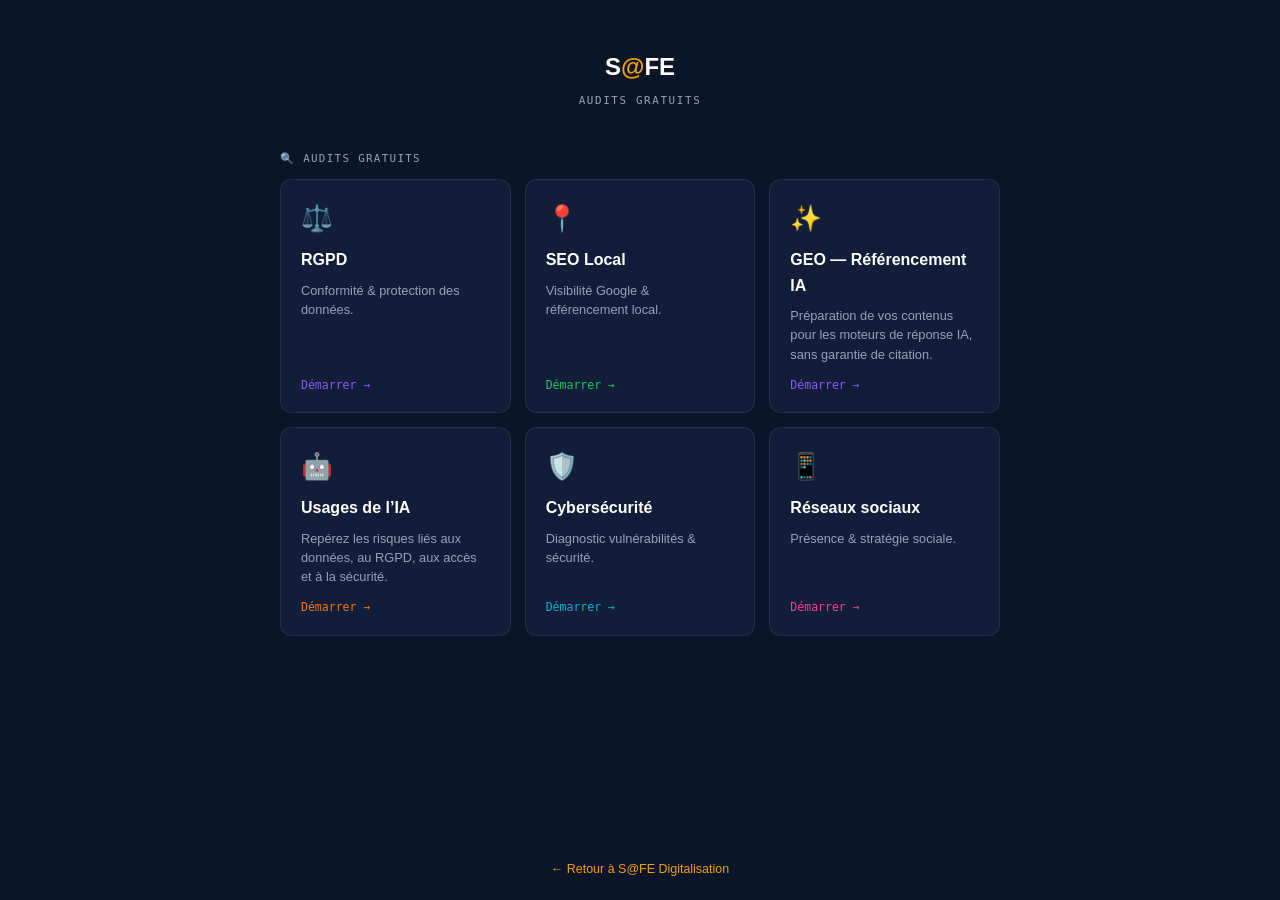
==== index.html @ 7643dd64 "init: extraction safe-audits depuis safe-crm Tunnel d'audits gratuits publics (RGPD, SEO, GEO, IA, c" ====
<!DOCTYPE html>
<html lang="fr">
<head>
<meta charset="UTF-8">
<meta http-equiv="Content-Security-Policy" content="default-src 'self' https:; script-src 'self' 'unsafe-inline' 'unsafe-eval' https:; style-src 'self' 'unsafe-inline' https:; img-src 'self' data: blob: https:; font-src 'self' data: https:; connect-src 'self' https: wss://*.supabase.co blob:; frame-ancestors 'none';">
<meta name="referrer" content="strict-origin-when-cross-origin">
<meta name="viewport" content="width=device-width, initial-scale=1.0">
<title>Audits gratuits RGPD, SEO, GEO, IA et cybersécurité | S@FE</title>
<meta name="description" content="Audits gratuits S@FE Digitalisation : RGPD, SEO local, visibilité dans les IA, maîtrise des usages de l'IA, cybersécurité et réseaux sociaux.">
<meta name="robots" content="index, follow">
<link rel="canonical" href="https://audits.safe-digitalisation.fr/">
<meta property="og:type" content="website">
<meta property="og:url" content="https://audits.safe-digitalisation.fr/">
<meta property="og:title" content="Audits gratuits S@FE — RGPD, SEO, GEO, IA, cybersécurité">
<meta property="og:description" content="Faites le point en quelques minutes : rapport immédiat et conseils personnalisés.">
<link rel="stylesheet" href="/core/design-system/tokens.css">
<link rel="stylesheet" href="/core/design-system/shared.css">
<style>
body { display: flex; flex-direction: column; min-height: 100vh; }
.hub-header { text-align: center; padding: 48px 20px 8px; }
.hub-brand { font-family: var(--ff-disp); font-weight: 900; font-size: 1.5rem; color: #fff; margin-bottom: 6px; }
.hub-brand b { color: var(--gold); }
.hub-sub { font-family: var(--ff-mono); font-size: .68rem; letter-spacing: .15em; text-transform: uppercase; color: var(--mut); }
.hub-wrap { flex: 1; max-width: 760px; margin: 0 auto; padding: 32px 20px 60px; width: 100%; }
.hub-section-title { font-family: var(--ff-mono); font-size: .68rem; letter-spacing: .12em; text-transform: uppercase; color: var(--mut); margin: 28px 0 12px; }
.hub-section-title:first-child { margin-top: 0; }
.hub-grid { display: grid; grid-template-columns: repeat(auto-fit, minmax(220px, 1fr)); gap: 14px; }
.hub-card { display: flex; flex-direction: column; gap: 8px; text-decoration: none; }
.hub-card-ico { font-size: 1.6rem; }
.hub-card-title { font-family: var(--ff-disp); font-weight: 700; color: #fff; font-size: 1rem; }
.hub-card-desc { font-size: .8rem; color: var(--mut); line-height: 1.5; flex: 1; }
.hub-card-cta { font-family: var(--ff-mono); font-size: .72rem; color: var(--accent-mod); margin-top: 4px; }
.hub-card:hover { border-color: var(--accent-mod); }
.hub-footer { text-align: center; padding: 20px; font-size: .78rem; color: var(--mut); }
.hub-footer a { color: var(--gold); }
</style>
</head>
<body>

<div class="hub-header">
  <div class="hub-brand">S<b>@</b>FE</div>
  <div class="hub-sub">Audits gratuits</div>
</div>

<div class="hub-wrap">
  <div class="hub-section-title">🔍 Audits gratuits</div>
  <div class="hub-grid">
    <a class="card hub-card" href="/core/audit/mission.html?m=rgpd" style="--accent-mod:#8b5cf6">
      <span class="hub-card-ico">⚖️</span>
      <span class="hub-card-title">RGPD</span>
      <span class="hub-card-desc">Conformité & protection des données.</span>
      <span class="hub-card-cta">Démarrer →</span>
    </a>
    <a class="card hub-card" href="/core/audit/mission.html?m=seo" style="--accent-mod:#22c55e">
      <span class="hub-card-ico">📍</span>
      <span class="hub-card-title">SEO Local</span>
      <span class="hub-card-desc">Visibilité Google & référencement local.</span>
      <span class="hub-card-cta">Démarrer →</span>
    </a>
    <a class="card hub-card" href="/core/audit/mission.html?m=geo" style="--accent-mod:#8b5cf6">
      <span class="hub-card-ico">✨</span>
      <span class="hub-card-title">GEO — Référencement IA</span>
      <span class="hub-card-desc">Préparation de vos contenus pour les moteurs de réponse IA, sans garantie de citation.</span>
      <span class="hub-card-cta">Démarrer →</span>
    </a>
    <a class="card hub-card" href="/core/audit/mission.html?m=ia" style="--accent-mod:#f97316">
      <span class="hub-card-ico">🤖</span>
      <span class="hub-card-title">Usages de l’IA</span>
      <span class="hub-card-desc">Repérez les risques liés aux données, au RGPD, aux accès et à la sécurité.</span>
      <span class="hub-card-cta">Démarrer →</span>
    </a>
    <a class="card hub-card" href="/core/audit/mission.html?m=cyber" style="--accent-mod:#06b6d4">
      <span class="hub-card-ico">🛡️</span>
      <span class="hub-card-title">Cybersécurité</span>
      <span class="hub-card-desc">Diagnostic vulnérabilités & sécurité.</span>
      <span class="hub-card-cta">Démarrer →</span>
    </a>
    <a class="card hub-card" href="/core/audit/mission.html?m=social" style="--accent-mod:#ec4899">
      <span class="hub-card-ico">📱</span>
      <span class="hub-card-title">Réseaux sociaux</span>
      <span class="hub-card-desc">Présence & stratégie sociale.</span>
      <span class="hub-card-cta">Démarrer →</span>
    </a>
  </div>
</div>

<div class="hub-footer">
  <a href="https://www.safe-digitalisation.fr/">← Retour à S@FE Digitalisation</a>
</div>

</body>
</html>
---- core/design-system/tokens.css ----
/* =========================================================
   S@FE — Design tokens partagés (clair / sombre)
   =========================================================
   Source unique des variables de couleur pour toutes les apps
   (crm-core, safe-rgpd, safe-media, safe-vente, safe-paiement).

   Thème sombre = valeurs historiques de assets/css/base.css,
   inchangées (comportement par défaut préservé). Thème clair =
   nouvelle variante épurée, activée via [data-theme="light"] sur
   <html> (voir core/design-system/theme-toggle.js).

   À charger avant tout autre CSS de l'app (base.css, style.css,
   shared.css, *-clients.css...).
   ========================================================= */

:root,
:root[data-theme="dark"] {
  --navy:       #0a1628;
  --navy-mid:   #142240;
  --panel:      #142240;
  --line:       rgba(255,255,255,.08);
  --txt:        #ffffff;
  --mut:        #94a3b8;
  --mut-2:      #cbd5e1;
  --accent:     #3b82f6;
  --accent-2:   #2563eb;
  --gold:       #f59e0b;
  --gold-light: #fbbf24;
  --alert:      #ff4d5e;
  --ok:         #22c55e;
  --r:          14px;
  --ff-disp:    'Sora', sans-serif;
  --ff-body:    'IBM Plex Sans', sans-serif;
  --ff-mono:    'IBM Plex Mono', monospace;

  --field-bg:   rgba(255,255,255,.03);
  --surface-2:  rgba(255,255,255,.03);
  color-scheme: dark;
}

:root[data-theme="light"] {
  --navy:       #f8fafc;
  --navy-mid:   #ffffff;
  --panel:      #ffffff;
  --line:       rgba(15,23,42,.10);
  --txt:        #0f172a;
  --mut:        #64748b;
  --mut-2:      #334155;
  --accent:     #2563eb;
  --accent-2:   #1d4ed8;
  --gold:       #d97706;
  --gold-light: #f59e0b;
  --alert:      #dc2626;
  --ok:         #16a34a;
  --r:          14px;
  --ff-disp:    'Sora', sans-serif;
  --ff-body:    'IBM Plex Sans', sans-serif;
  --ff-mono:    'IBM Plex Mono', monospace;

  --field-bg:   rgba(15,23,42,.03);
  --surface-2:  rgba(15,23,42,.03);
  color-scheme: light;
}

/* Les composants qui utilisaient jusqu'ici "#fff" en dur pour le texte
   doivent migrer vers var(--txt) au fil de l'eau pour bénéficier du
   thème clair — non fait de manière exhaustive dans cette passe. */
---- core/design-system/shared.css ----
/* ============================================================
   S@FE Work — Design system partagé v1.0
   Usage : @import '../shared.css'; en première ligne de chaque module CSS
   Surcharger les 4 variables --accent-* pour l'identité du module
   ============================================================ */

@import url('https://fonts.googleapis.com/css2?family=Sora:wght@400;600;700;800&family=IBM+Plex+Sans:wght@400;500;600&family=IBM+Plex+Mono:wght@400;500;600&display=swap');

/* ── TOKENS ────────────────────────────────────────────────── */
:root {
  --navy:#0a1628;    --navy-mid:#142240;
  --line:rgba(255,255,255,.08);  --line2:rgba(255,255,255,.12);
  --mut:#94a3b8;     --mut-2:#cbd5e1;
  --gold:#f59e0b;    --gold-lt:#fbbf24;
  --ok:#22c55e;      --ok-bg:rgba(34,197,94,.1);     --ok-bd:rgba(34,197,94,.3);
  --warn:#f59e0b;    --warn-bg:rgba(245,158,11,.1);  --warn-bd:rgba(245,158,11,.3);
  --alert:#ff4d5e;   --alert-bg:rgba(255,77,94,.1);  --alert-bd:rgba(255,77,94,.3);
  --r:12px;  --r-sm:8px;
  --ff-disp:'Sora',sans-serif;
  --ff-body:'IBM Plex Sans',sans-serif;
  --ff-mono:'IBM Plex Mono',monospace;

  /* Accent module — override dans chaque module CSS */
  --accent-mod:#3b82f6;
  --accent-mod-dark:#1d4ed8;
  --accent-mod-bg:rgba(59,130,246,.08);
  --accent-mod-bd:rgba(59,130,246,.25);
}

/* ── RESET ──────────────────────────────────────────────────── */
*, *::before, *::after { box-sizing: border-box; margin: 0; padding: 0; }
html { height: 100%; }
body {
  font-family: var(--ff-body);
  background: var(--navy);
  color: var(--mut-2);
  font-size: 14px;
  line-height: 1.6;
  -webkit-font-smoothing: antialiased;
}
a { color: inherit; text-decoration: none; }
h1,h2,h3,h4 { font-family: var(--ff-disp); color: #fff; letter-spacing: -.02em; }

/* ── HELPERS ────────────────────────────────────────────────── */
.grid-2 { display: grid; grid-template-columns: 1fr 1fr; gap: 12px; }
.grid-3 { display: grid; grid-template-columns: 1fr 1fr 1fr; gap: 10px; }

/* ── VIEW HEADER ─────────────────────────────────────────────── */
.view-header  { margin-bottom: 18px; }
.view-title   { font-family: var(--ff-disp); font-size: 1.1rem; font-weight: 800; color: #fff; margin-bottom: 3px; }
.view-subtitle{ font-size: .78rem; color: var(--mut); font-family: var(--ff-mono); }
.eyebrow      { font-family: var(--ff-mono); font-size: .62rem; letter-spacing: .15em; color: var(--accent-mod); text-transform: uppercase; display: block; margin-bottom: 4px; }

/* ── CARDS ──────────────────────────────────────────────────── */
.card         { background: rgba(20,34,64,.7); border: 1px solid var(--line); border-radius: var(--r); padding: 18px 20px; }
.card-header  { display: flex; align-items: center; justify-content: space-between; margin-bottom: 14px; gap: 8px; flex-wrap: wrap; }
.card-title   { font-family: var(--ff-mono); font-size: .72rem; color: var(--mut); text-transform: uppercase; letter-spacing: .1em; }

/* ── STATS ──────────────────────────────────────────────────── */
.stats-row { display: grid; grid-template-columns: repeat(auto-fit, minmax(140px,1fr)); gap: 12px; margin-bottom: 18px; }
.stat-card { background: rgba(20,34,64,.7); border: 1px solid var(--line); border-radius: var(--r); padding: 16px 18px; }
.stat-val  { font-family: var(--ff-disp); font-size: 1.8rem; font-weight: 800; color: #fff; line-height: 1; }
.stat-lbl  { font-size: .74rem; color: var(--mut); margin-top: 3px; }

/* ── SCORE ──────────────────────────────────────────────────── */
.score-bar-wrap { height: 6px; background: rgba(255,255,255,.08); border-radius: 3px; overflow: hidden; margin: 6px 0; }
.score-bar      { height: 100%; border-radius: 3px; transition: width .5s ease; }
.score-badge    { display: inline-flex; align-items: center; gap: 6px; padding: 3px 10px; border-radius: 20px; font-family: var(--ff-mono); font-size: .72rem; font-weight: 700; }
.score-ok    { background: var(--ok-bg);    color: var(--ok);    border: 1px solid var(--ok-bd); }
.score-warn  { background: var(--warn-bg);  color: var(--warn);  border: 1px solid var(--warn-bd); }
.score-alert { background: var(--alert-bg); color: var(--alert); border: 1px solid var(--alert-bd); }

/* ── BUTTONS ─────────────────────────────────────────────────── */
.btn {
  font-family: var(--ff-disp); font-weight: 700; font-size: .83rem;
  padding: 8px 18px; border-radius: 10px; cursor: pointer;
  border: 1px solid transparent; transition: .15s;
  display: inline-flex; align-items: center; gap: 6px;
}
.btn-pri {
  background: linear-gradient(135deg, var(--accent-mod-dark), var(--accent-mod));
  color: #fff;
  box-shadow: 0 4px 14px var(--accent-mod-bg);
}
.btn-pri:hover { transform: translateY(-1px); }
.btn-ghost  { background: transparent; color: var(--mut); border-color: var(--line); }
.btn-ghost:hover { color: #fff; border-color: rgba(255,255,255,.2); }
.btn-danger { background: var(--alert-bg); color: var(--alert); border-color: var(--alert-bd); }
.btn-danger:hover { background: rgba(255,77,94,.2); }
.btn-ok     { background: var(--ok-bg); color: var(--ok); border-color: var(--ok-bd); }
.btn-sm     { padding: 5px 12px; font-size: .74rem; border-radius: 8px; }
.btn:disabled { opacity: .4; cursor: not-allowed; transform: none !important; }

/* ── BADGES ─────────────────────────────────────────────────── */
.badge       { display: inline-flex; align-items: center; padding: 2px 8px; border-radius: 20px; font-size: .68rem; font-weight: 700; font-family: var(--ff-mono); white-space: nowrap; }
.badge-ok    { background: var(--ok-bg);    color: var(--ok);    border: 1px solid var(--ok-bd); }
.badge-warn  { background: var(--warn-bg);  color: var(--warn);  border: 1px solid var(--warn-bd); }
.badge-alert { background: var(--alert-bg); color: var(--alert); border: 1px solid var(--alert-bd); }
.badge-blue  { background: rgba(59,130,246,.12); color: #93c5fd; border: 1px solid rgba(59,130,246,.3); }
.badge-gray  { background: rgba(148,163,184,.1);  color: var(--mut); border: 1px solid var(--line); }
.badge-mod   { background: var(--accent-mod-bg); color: var(--accent-mod); border: 1px solid var(--accent-mod-bd); }

/* ── FORMS ──────────────────────────────────────────────────── */
.form-group, .field { display: flex; flex-direction: column; gap: 4px; margin-bottom: 12px; }
.form-label, .field > label {
  font-size: .7rem; font-weight: 700; letter-spacing: .08em;
  text-transform: uppercase; color: var(--mut); font-family: var(--ff-mono);
}
.form-input, .form-select, .form-textarea,
input:not([type=checkbox]):not([type=radio]):not([type=range]),
select, textarea {
  width: 100%; background: rgba(255,255,255,.04);
  border: 1px solid var(--line); border-radius: var(--r-sm);
  color: #fff; font-family: var(--ff-body); font-size: .84rem;
  padding: 8px 12px; outline: none; transition: border-color .15s;
}
.form-input:focus, .form-select:focus, .form-textarea:focus,
input:focus, select:focus, textarea:focus { border-color: var(--accent-mod); }
select option, .form-select option { background: var(--navy-mid); color: var(--mut-2); }
.form-textarea, textarea { resize: vertical; min-height: 80px; line-height: 1.5; }
input[type=checkbox], input[type=radio] { width: auto; cursor: pointer; }

/* ── TABLE ──────────────────────────────────────────────────── */
.tbl-wrap { overflow-x: auto; border-radius: var(--r); border: 1px solid var(--line); }
table     { width: 100%; border-collapse: collapse; font-size: .82rem; }
th {
  background: rgba(15,29,53,.9); color: var(--mut); font-family: var(--ff-mono);
  font-size: .65rem; letter-spacing: .1em; text-transform: uppercase;
  padding: 9px 13px; text-align: left; border-bottom: 1px solid var(--line);
}
td { padding: 10px 13px; border-bottom: 1px solid rgba(255,255,255,.035); color: var(--mut-2); vertical-align: middle; }
tr:last-child td { border-bottom: none; }
tr:hover td { background: rgba(255,255,255,.02); }

/* ── MODAL ──────────────────────────────────────────────────── */
.modal-overlay {
  display: none; position: fixed; inset: 0; z-index: 200;
  background: rgba(0,0,0,.7); backdrop-filter: blur(4px);
  align-items: center; justify-content: center; padding: 20px;
}
.modal-overlay.open { display: flex; }
.modal-box {
  background: var(--navy-mid); border: 1px solid var(--line);
  border-radius: 16px; width: min(580px,96vw); max-height: 90vh;
  overflow-y: auto; display: flex; flex-direction: column;
}
.modal-head, .modal-header {
  display: flex; align-items: center; justify-content: space-between;
  padding: 16px 20px; border-bottom: 1px solid var(--line); flex-shrink: 0;
}
.modal-title { font-family: var(--ff-disp); font-size: 1rem; font-weight: 800; color: #fff; }
.modal-close {
  background: none; border: none; color: var(--mut); font-size: 1.2rem;
  cursor: pointer; padding: 4px 8px; border-radius: 6px; transition: .15s; line-height: 1;
}
.modal-close:hover { color: #fff; background: rgba(255,255,255,.08); }
.modal-body { padding: 18px 20px; flex: 1; overflow-y: auto; }
.modal-foot, .modal-actions {
  display: flex; gap: 8px; justify-content: flex-end;
  padding: 14px 20px; border-top: 1px solid var(--line); flex-shrink: 0;
}

/* ── SIDEBAR CONTACTS ───────────────────────────────────────── */
.sidebar-search-wrap { padding: 10px 12px; border-bottom: 1px solid var(--line); }
.sidebar-search {
  width: 100%; background: rgba(255,255,255,.05);
  border: 1px solid var(--line); border-radius: var(--r-sm);
  color: #fff; font-family: var(--ff-body); font-size: .8rem;
  padding: 6px 10px; outline: none; transition: border-color .15s;
}
.sidebar-search:focus { border-color: var(--accent-mod); }
.sidebar-contact-list { flex: 1; overflow-y: auto; padding: 6px 0; }
.sidebar-contact-item {
  display: flex; align-items: center; gap: 8px;
  padding: 8px 12px; cursor: pointer; transition: .12s;
  font-size: .82rem; color: var(--mut-2);
  border: 1px solid transparent; border-radius: var(--r-sm); margin: 1px 8px;
}
.sidebar-contact-item:hover { background: rgba(255,255,255,.04); color: #fff; }
.sidebar-contact-item.active {
  background: var(--accent-mod-bg);
  border-color: var(--accent-mod-bd);
  color: #fff;
}

/* ── SUBNAV CLIENT ──────────────────────────────────────────── */
.subnav-client      { padding: 10px 14px 14px; border-bottom: 1px solid var(--line); margin-bottom: 10px; }
.subnav-client-name { font-size: .82rem; font-weight: 700; color: #fff; margin-bottom: 4px; white-space: nowrap; overflow: hidden; text-overflow: ellipsis; }
.subnav-score       { font-family: var(--ff-mono); font-size: 1.3rem; font-weight: 800; color: var(--accent-mod); }
.subnav-menu        { list-style: none; padding: 0 8px; }
.subnav-item {
  display: flex; align-items: center; gap: 8px;
  padding: 8px 10px; border-radius: var(--r-sm);
  cursor: pointer; font-size: .81rem; color: var(--mut-2);
  transition: .12s; border: 1px solid transparent; white-space: nowrap;
}
.subnav-item:hover { background: rgba(255,255,255,.05); color: #fff; }
.subnav-item.active { background: var(--accent-mod-bg); border-color: var(--accent-mod-bd); color: #fff; font-weight: 600; }

/* ── ITEM ROWS ──────────────────────────────────────────────── */
.item-list    { display: flex; flex-direction: column; gap: 8px; }
.item-row     {
  display: flex; align-items: center; gap: 10px;
  padding: 12px 16px; background: rgba(20,34,64,.7);
  border: 1px solid var(--line); border-radius: var(--r);
  cursor: pointer; transition: .13s;
}
.item-row:hover { border-color: rgba(255,255,255,.15); background: rgba(255,255,255,.04); }
.item-row-info { flex: 1; min-width: 0; }
.item-row-name { font-weight: 600; font-size: .9rem; color: #fff; white-space: nowrap; overflow: hidden; text-overflow: ellipsis; }
.item-row-meta { font-size: .74rem; color: var(--mut); font-family: var(--ff-mono); margin-top: 2px; }

/* ── FILTER ROW ─────────────────────────────────────────────── */
.filter-row { display: flex; gap: 5px; flex-wrap: wrap; margin-bottom: 12px; }
.filter-btn {
  background: rgba(255,255,255,.04); border: 1px solid var(--line); color: var(--mut);
  padding: 4px 11px; border-radius: 8px; cursor: pointer; font-size: .73rem; transition: .12s;
  display: inline-flex; align-items: center; gap: 5px;
}
.filter-btn:hover { color: #fff; border-color: rgba(255,255,255,.2); }
.filter-btn.active { background: var(--accent-mod-bg); border-color: var(--accent-mod-bd); color: var(--accent-mod); }

/* ── CHECKLIST / STATUS SELECT ──────────────────────────────── */
.checklist-cat      { margin-bottom: 20px; }
.checklist-cat-head {
  display: flex; align-items: center; justify-content: space-between;
  padding: 10px 14px; border-radius: var(--r-sm); margin-bottom: 8px;
  background: var(--accent-mod-bg); border: 1px solid var(--accent-mod-bd);
}
.checklist-cat-label { font-weight: 700; font-size: .88rem; color: #fff; display: flex; align-items: center; gap: 8px; }
.checklist-cat-score { font-family: var(--ff-mono); font-size: .78rem; font-weight: 700; }
.checklist-items     { display: flex; flex-direction: column; gap: 6px; }
.checklist-item {
  display: flex; align-items: center; gap: 10px;
  padding: 10px 14px; background: rgba(255,255,255,.02);
  border: 1px solid var(--line); border-radius: var(--r-sm); transition: .15s;
}
.checklist-item:hover { background: rgba(255,255,255,.04); }
.checklist-item-label  { flex: 1; font-size: .83rem; color: var(--mut-2); }
.checklist-notes-input {
  width: 140px; font-size: .74rem; font-family: var(--ff-mono);
  background: rgba(255,255,255,.04); border: 1px solid var(--line);
  border-radius: 6px; padding: 4px 8px; color: var(--mut-2); outline: none; width: auto;
}
.checklist-notes-input:focus { border-color: var(--accent-mod); }
.status-select {
  font-family: var(--ff-mono); font-size: .72rem; font-weight: 700;
  padding: 3px 8px; border-radius: 6px; border: 1px solid var(--line);
  background: rgba(255,255,255,.06); color: var(--mut-2); cursor: pointer; outline: none;
  width: auto;
}
.status-select.conforme     { border-color: rgba(34,197,94,.4);  color: var(--ok);    background: rgba(34,197,94,.08); }
.status-select.partiel      { border-color: rgba(245,158,11,.4); color: var(--warn);  background: rgba(245,158,11,.08); }
.status-select.non_conforme { border-color: rgba(255,77,94,.4);  color: var(--alert); background: rgba(255,77,94,.08); }
.status-select.na           { border-color: var(--line); color: var(--mut); opacity: .6; }

/* ── LOADER / SPINNER ───────────────────────────────────────── */
.loader  { display: flex; align-items: center; gap: 10px; padding: 40px 0; color: var(--mut); font-size: .85rem; }
.spinner { width: 16px; height: 16px; border: 2px solid var(--line); border-top-color: var(--accent-mod); border-radius: 50%; animation: safe-spin .7s linear infinite; flex-shrink: 0; }
@keyframes safe-spin { to { transform: rotate(360deg); } }

/* ── EMPTY STATE ────────────────────────────────────────────── */
.empty-state     { text-align: center; padding: 48px 20px; color: var(--mut); }
.empty-state .ico{ font-size: 2.2rem; margin-bottom: 10px; opacity: .4; }
.empty-state p   { font-size: .85rem; }

/* ── TOAST BASE ─────────────────────────────────────────────── */
.safe-toast {
  position: fixed; bottom: 22px; right: 22px; z-index: 9999;
  padding: 10px 18px; border-radius: 10px;
  font-size: .82rem; font-weight: 600; font-family: var(--ff-mono);
  transform: translateY(20px); opacity: 0; transition: .25s; pointer-events: none;
  background: var(--ok-bg); border: 1px solid var(--ok-bd); color: var(--ok);
}
.safe-toast.show { transform: translateY(0); opacity: 1; }
.safe-toast.err  { background: var(--alert-bg); border-color: var(--alert-bd); color: var(--alert); }
.safe-toast.warn { background: var(--warn-bg);  border-color: var(--warn-bd);  color: var(--warn); }

/* ── KANBAN ─────────────────────────────────────────────────── */
.kanban-board    { display: flex; gap: 14px; overflow-x: auto; padding-bottom: 12px; align-items: flex-start; }
.kanban-col      { flex-shrink: 0; width: 240px; background: rgba(20,34,64,.5); border: 1px solid var(--line); border-radius: var(--r); display: flex; flex-direction: column; }
.kanban-col-head { padding: 10px 14px; border-bottom: 1px solid var(--line); display: flex; align-items: center; justify-content: space-between; }
.kanban-col-label{ font-family: var(--ff-mono); font-size: .68rem; letter-spacing: .12em; text-transform: uppercase; color: var(--mut-2); font-weight: 700; }
.kanban-col-count{ font-family: var(--ff-mono); font-size: .65rem; background: rgba(255,255,255,.07); padding: 1px 7px; border-radius: 10px; color: var(--mut); }
.kanban-cards    { padding: 8px; display: flex; flex-direction: column; gap: 7px; min-height: 60px; }
.kanban-card {
  background: rgba(255,255,255,.03); border: 1px solid var(--line);
  border-radius: var(--r-sm); padding: 10px 12px; cursor: grab;
  transition: border-color .15s, box-shadow .15s;
}
.kanban-card:hover { border-color: rgba(255,255,255,.15); box-shadow: 0 4px 12px rgba(0,0,0,.3); }
.kanban-card.dragging { opacity: .45; cursor: grabbing; }
.kanban-card.drag-over { border-color: var(--accent-mod); box-shadow: 0 0 0 1px var(--accent-mod); }
.kanban-col.drop-target { border-color: var(--accent-mod-bd); background: var(--accent-mod-bg); }
.kanban-card-title { font-size: .82rem; font-weight: 600; color: #fff; margin-bottom: 5px; }
.kanban-card-meta  { font-size: .71rem; color: var(--mut); font-family: var(--ff-mono); display: flex; gap: 8px; flex-wrap: wrap; }
.kanban-add-card   { margin: 0 8px 8px; padding: 6px; border-radius: var(--r-sm); border: 1px dashed var(--line); background: none; color: var(--mut); font-size: .75rem; cursor: pointer; transition: .15s; width: calc(100% - 16px); text-align: left; }
.kanban-add-card:hover { border-color: var(--accent-mod); color: var(--accent-mod); }

/* ── TIMELINE ───────────────────────────────────────────────── */
.timeline-wrap      { overflow-x: auto; }
.timeline-grid      { display: grid; gap: 0; min-width: 700px; }
.timeline-row       { display: flex; align-items: center; border-bottom: 1px solid var(--line); min-height: 48px; }
.timeline-row:last-child { border-bottom: none; }
.timeline-row-label { width: 180px; flex-shrink: 0; font-size: .8rem; color: var(--mut-2); padding: 8px 14px; white-space: nowrap; overflow: hidden; text-overflow: ellipsis; }
.timeline-row-label strong { display: block; color: #fff; font-size: .82rem; }
.timeline-area      { flex: 1; position: relative; height: 48px; }
.timeline-bar {
  position: absolute; top: 50%; transform: translateY(-50%);
  height: 20px; border-radius: 4px; cursor: pointer;
  background: var(--accent-mod-bg); border: 1px solid var(--accent-mod-bd);
  display: flex; align-items: center; padding: 0 8px;
  font-size: .68rem; font-family: var(--ff-mono); color: var(--accent-mod);
  white-space: nowrap; overflow: hidden; text-overflow: ellipsis;
  transition: border-color .15s;
}
.timeline-bar:hover { border-color: var(--accent-mod); box-shadow: 0 0 0 1px var(--accent-mod); }
.timeline-bar.bar-ok    { background: var(--ok-bg);    border-color: var(--ok-bd);    color: var(--ok); }
.timeline-bar.bar-warn  { background: var(--warn-bg);  border-color: var(--warn-bd);  color: var(--warn); }
.timeline-bar.bar-alert { background: var(--alert-bg); border-color: var(--alert-bd); color: var(--alert); }
.timeline-header  { display: flex; border-bottom: 1px solid var(--line2); }
.timeline-header-labels { width: 180px; flex-shrink: 0; }
.timeline-header-months { flex: 1; display: flex; }
.timeline-month   { flex: 1; font-family: var(--ff-mono); font-size: .62rem; letter-spacing: .1em; text-transform: uppercase; color: var(--mut); padding: 6px 4px; border-left: 1px solid var(--line); text-align: center; }
.timeline-today   { position: absolute; top: 0; bottom: 0; width: 1px; background: var(--gold); opacity: .6; }

/* ── RESPONSIVE ─────────────────────────────────────────────── */
@media (max-width: 768px) {
  .grid-2, .grid-3 { grid-template-columns: 1fr; }
  .stats-row { grid-template-columns: 1fr 1fr; }
  .kanban-board { flex-direction: column; }
  .kanban-col { width: 100%; }
  .timeline-row-label { width: 120px; }
}
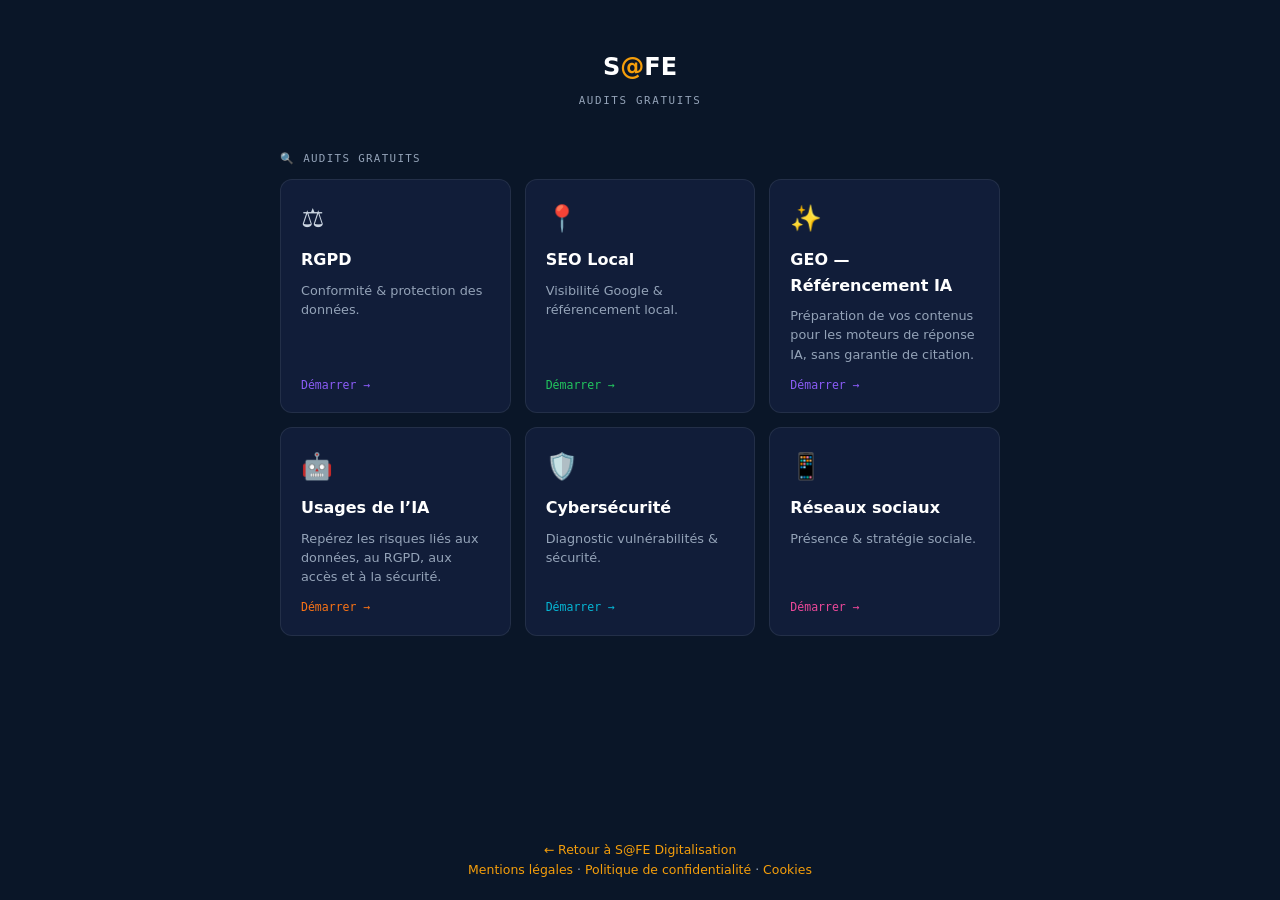
==== commit e886a42c: "audits : liens vers les mentions légales et la politique de confidentialité, polices système (plus d" ====
--- a/index.html
+++ b/index.html
@@ -2,7 +2,7 @@
 <html lang="fr">
 <head>
 <meta charset="UTF-8">
-<meta http-equiv="Content-Security-Policy" content="default-src 'self' https:; script-src 'self' 'unsafe-inline' 'unsafe-eval' https:; style-src 'self' 'unsafe-inline' https:; img-src 'self' data: blob: https:; font-src 'self' data: https:; connect-src 'self' https: wss://*.supabase.co blob:; frame-ancestors 'none';">
+<meta http-equiv="Content-Security-Policy" content="default-src 'self' https:; script-src 'self' 'unsafe-inline' 'unsafe-eval' https:; style-src 'self' 'unsafe-inline' https:; img-src 'self' data: blob: https:; font-src 'self' data: https:; connect-src 'self' https: blob:; frame-ancestors 'none';">
 <meta name="referrer" content="strict-origin-when-cross-origin">
 <meta name="viewport" content="width=device-width, initial-scale=1.0">
 <title>Audits gratuits RGPD, SEO, GEO, IA et cybersécurité | S@FE</title>
@@ -85,7 +85,8 @@
 </div>
 
 <div class="hub-footer">
-  <a href="https://www.safe-digitalisation.fr/">← Retour à S@FE Digitalisation</a>
+  <a href="https://www.safe-digitalisation.fr/">← Retour à S@FE Digitalisation</a><br>
+  <a href="https://www.safe-digitalisation.fr/informations-legales.html#mentions">Mentions légales</a> · <a href="https://www.safe-digitalisation.fr/informations-legales.html#confidentialite">Politique de confidentialité</a> · <a href="https://www.safe-digitalisation.fr/informations-legales.html#cookies">Cookies</a>
 </div>
 
 </body>
--- a/core/design-system/shared.css
+++ b/core/design-system/shared.css
@@ -4,7 +4,7 @@
    Surcharger les 4 variables --accent-* pour l'identité du module
    ============================================================ */
 
-@import url('https://fonts.googleapis.com/css2?family=Sora:wght@400;600;700;800&family=IBM+Plex+Sans:wght@400;500;600&family=IBM+Plex+Mono:wght@400;500;600&display=swap');
+/* Polices système : aucune requête vers un service de polices tiers (pas de transfert d'adresse IP à Google avant consentement). */
 
 /* ── TOKENS ────────────────────────────────────────────────── */
 :root {
@@ -16,9 +16,9 @@
   --warn:#f59e0b;    --warn-bg:rgba(245,158,11,.1);  --warn-bd:rgba(245,158,11,.3);
   --alert:#ff4d5e;   --alert-bg:rgba(255,77,94,.1);  --alert-bd:rgba(255,77,94,.3);
   --r:12px;  --r-sm:8px;
-  --ff-disp:'Sora',sans-serif;
-  --ff-body:'IBM Plex Sans',sans-serif;
-  --ff-mono:'IBM Plex Mono',monospace;
+  --ff-disp:system-ui,-apple-system,'Segoe UI',Roboto,'Helvetica Neue',Arial,sans-serif;
+  --ff-body:system-ui,-apple-system,'Segoe UI',Roboto,'Helvetica Neue',Arial,sans-serif;
+  --ff-mono:ui-monospace,'SF Mono',Menlo,Consolas,monospace;
 
   /* Accent module — override dans chaque module CSS */
   --accent-mod:#3b82f6;
